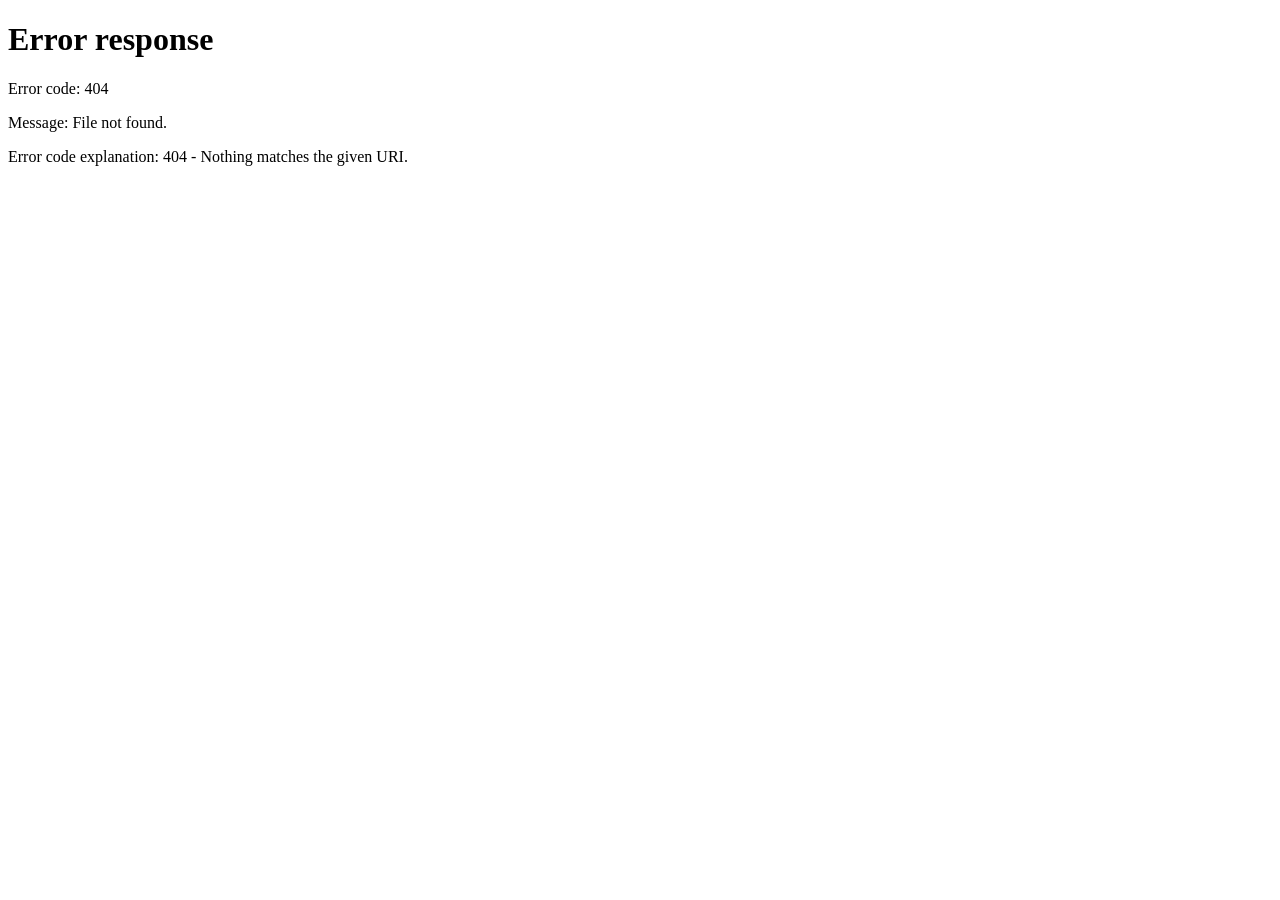
==== frontend/attendance.html @ 4ed45488 "Final Commit" ====
<!DOCTYPE html>
<html lang="en">
<head>
    <meta charset="UTF-8">
    <meta name="viewport" content="width=device-width, initial-scale=1.0">
    <title>Attendance — TIC Club System</title>
    <link rel="stylesheet" href="https://cdnjs.cloudflare.com/ajax/libs/font-awesome/6.5.0/css/all.min.css">
    <link rel="stylesheet" href="./assets/css/main.css">
    <link rel="stylesheet" href="./assets/css/dashboard.css">
</head>
<body>
<div class="app">
    <aside class="sidebar">
        <div class="sidebar-brand"><div class="brand-logo"><div class="brand-icon"><i class="fa-solid fa-database"></i></div><div><div class="brand-name">TIC CLUB</div><div class="brand-sub">DATA MANAGEMENT SYSTEM</div></div></div></div>
        <nav>
            <div class="nav-section">
                <div class="nav-label">Core</div>
                <a href="dashboard.html" class="nav-item"><i class="fa-solid fa-gauge-high"></i> Dashboard</a>
                <a href="students.html"  class="nav-item"><i class="fa-solid fa-user-graduate"></i> Students</a>
                <a href="teams.html"     class="nav-item"><i class="fa-solid fa-users"></i> Teams</a>
                <a href="events.html"    class="nav-item"><i class="fa-solid fa-calendar-days"></i> Events</a>
                <a href="attendance.html"class="nav-item active"><i class="fa-solid fa-clipboard-check"></i> Attendance</a>
            </div>
            <div class="nav-section"><div class="nav-label">Analytics</div><a href="reports.html" class="nav-item"><i class="fa-solid fa-chart-bar"></i> Reports</a></div>
        </nav>
        <div class="sidebar-footer"><div class="user-mini"><div class="user-avatar">A</div><div class="user-info"><div class="name">Admin</div><div class="role">ROLE_ADMIN</div></div><button class="logout-btn" id="logoutBtn"><i class="fa-solid fa-right-from-bracket"></i></button></div></div>
    </aside>

    <main class="main">
        <header class="topbar">
            <span class="page-title">ATTENDANCE MANAGEMENT</span>
            <div class="topbar-actions" style="margin-left:auto;"><div class="topbar-icon"><i class="fa-regular fa-bell"></i></div></div>
        </header>

        <div class="page-content">
            <!-- Filter Bar -->
            <div class="card" style="margin-bottom:20px;">
                <div class="section-title" style="margin-bottom:16px;">Filter by Event</div>
                <div style="display:flex;gap:12px;align-items:center;flex-wrap:wrap;">
                    <div style="flex:1;min-width:200px;">
                        <select class="input-field" id="eventFilter" onchange="loadAttendance()">
                            <option value="">Select an Event...</option>
                        </select>
                    </div>
                    <button class="btn btn-primary" onclick="openMarkModal()"><i class="fa-solid fa-plus"></i> Mark Attendance</button>
                </div>
            </div>

            <!-- Attendance Stats -->
            <div style="display:grid;grid-template-columns:repeat(3,1fr);gap:16px;margin-bottom:20px;">
                <div class="stat-card"><div class="stat-icon cyan"><i class="fa-solid fa-users"></i></div><div class="stat-info"><h3 id="totalPresent">—</h3><p>Present</p></div></div>
                <div class="stat-card"><div class="stat-icon pink"><i class="fa-solid fa-user-xmark"></i></div><div class="stat-info"><h3 id="totalAbsent">—</h3><p>Absent</p></div></div>
                <div class="stat-card"><div class="stat-icon purple"><i class="fa-solid fa-percent"></i></div><div class="stat-info"><h3 id="attendanceRate">—</h3><p>Attendance Rate</p></div></div>
            </div>

            <div class="table-card">
                <table class="data-table">
                    <thead>
                        <tr>
                            <th>#</th>
                            <th>Student Name</th>
                            <th>Roll Number</th>
                            <th>Event</th>
                            <th>Status</th>
                            <th>Marked At</th>
                            <th>Actions</th>
                        </tr>
                    </thead>
                    <tbody id="attendanceBody">
                        <tr><td colspan="7" style="text-align:center;color:var(--text3);padding:40px;">Select an event to view attendance.</td></tr>
                    </tbody>
                </table>
            </div>
        </div>
    </main>
</div>

<!-- MARK ATTENDANCE MODAL -->
<div class="modal-overlay" id="markModal">
    <div class="modal">
        <div class="modal-header">
            <span class="modal-title">MARK ATTENDANCE</span>
            <button class="modal-close" onclick="closeMarkModal()"><i class="fa-solid fa-xmark"></i></button>
        </div>
        <form id="attendanceForm" novalidate>
            <div class="form-grid">
                <div class="input-group full">
                    <label>Event</label>
                    <select class="input-field" id="markEvent" required>
                        <option value="">Select Event...</option>
                    </select>
                </div>
                <div class="input-group full">
                    <label>Student</label>
                    <select class="input-field" id="markStudent" required>
                        <option value="">Select Student...</option>
                    </select>
                </div>
                <div class="input-group full">
                    <label>Attendance Status</label>
                    <select class="input-field" id="markStatus" required>
                        <option value="PRESENT">Present</option>
                        <option value="ABSENT">Absent</option>
                        <option value="LATE">Late</option>
                    </select>
                </div>
            </div>
            <div class="form-actions">
                <button type="button" class="btn btn-outline" onclick="closeMarkModal()">Cancel</button>
                <button type="submit" class="btn btn-primary"><i class="fa-solid fa-check"></i> Submit</button>
            </div>
        </form>
    </div>
</div>

<script src="./assets/js/api.js"></script>
<script src="./assets/js/attendance.js"></script>
</body>
</html>
---- frontend/assets/css/main.css ----
/* ================================================
   GLOBAL DESIGN SYSTEM - TIC CLUB CYBERPUNK THEME
   ================================================ */

@import url('https://fonts.googleapis.com/css2?family=Orbitron:wght@400;500;600;700;900&family=Inter:wght@300;400;500;600;700&display=swap');

:root {
    /* === PREMIUM CORE COLORS === */
    --cyan: #00d2ff;
    --purple: #9d50bb;
    --pink: #ff007a;
    --bg: #0b0e14;
    --bg2: #121620;
    --bg3: #1a1f2c;
    --surface: rgba(18, 22, 32, 0.82);
    --surface2: rgba(26, 31, 44, 0.65);
    --border: rgba(0, 210, 255, 0.12);
    --border2: rgba(0, 210, 255, 0.25);

    /* === TEXT === */
    --text: #f1f5f9;
    --text2: #94a3b8;
    --text3: #64748b;

    /* === GRADIENTS === */
    --grad-cyber: linear-gradient(135deg, var(--cyan), var(--purple), var(--pink));
    --grad-btn: linear-gradient(108deg, var(--cyan), var(--purple));
    --grad-bg: radial-gradient(circle at top left, #1a1c2c, var(--bg));

    /* === GLOWS === */
    --glow-cyan: 0 0 20px rgba(0, 210, 255, 0.25);
    --glow-purple: 0 0 20px rgba(157, 80, 187, 0.25);
    --glow-panel: 0 10px 40px rgba(0, 0, 0, 0.4);

    /* === FONTS === */
    --font-head: 'Outfit', 'Orbitron', sans-serif;
    --font-body: 'Inter', sans-serif;

    /* === EFFECTS === */
    --transition: all 0.3s cubic-bezier(0.16, 1, 0.3, 1);
    --blur: blur(16px);
    --radius: 6px;
    --radius-lg: 12px;
}

/* === RESET === */
*,
*::before,
*::after {
    margin: 0;
    padding: 0;
    box-sizing: border-box;
}

html {
    scroll-behavior: smooth;
}

body {
    font-family: var(--font-body);
    background: var(--bg);
    color: var(--text);
    min-height: 100vh;
    overflow-x: hidden;
    /* Subtle grid overlay */
    background-image:
        linear-gradient(rgba(0, 243, 255, 0.02) 1px, transparent 1px),
        linear-gradient(90deg, rgba(0, 243, 255, 0.02) 1px, transparent 1px);
    background-size: 40px 40px;
}

/* === GLASS PANEL === */
.glass {
    background: var(--surface);
    backdrop-filter: var(--blur);
    -webkit-backdrop-filter: var(--blur);
    border: 1px solid var(--border);
    box-shadow: var(--glow-panel);
    transition: var(--transition);
}

.glass:hover {
    border-color: var(--border2);
    transform: translateY(-2px);
}

/* === TYPOGRAPHY === */
h1,
h2,
h3,
h4 {
    font-family: var(--font-head);
    letter-spacing: 0.5px;
    font-weight: 600;
}

a {
    text-decoration: none;
    color: var(--cyan);
    transition: var(--transition);
}

a:hover {
    color: #fff;
    text-shadow: 0 0 10px rgba(0, 210, 255, 0.4);
}

/* === CYBER GRADIENT TEXT === */
.grad-text {
    background: var(--grad-cyber);
    -webkit-background-clip: text;
    -webkit-text-fill-color: transparent;
    background-clip: text;
}

/* === BUTTONS === */
.btn {
    font-family: var(--font-head);
    font-size: 13px;
    font-weight: 600;
    letter-spacing: 1.5px;
    text-transform: uppercase;
    padding: 12px 28px;
    border: none;
    border-radius: var(--radius);
    cursor: pointer;
    display: inline-flex;
    align-items: center;
    gap: 8px;
    transition: var(--transition);
}

.btn-primary {
    background: var(--grad-btn);
    color: #fff;
    box-shadow: 0 4px 15px rgba(0, 243, 255, 0.2);
}

.btn-primary:hover {
    transform: translateY(-2px) scale(1.02);
    box-shadow: 0 8px 25px rgba(0, 243, 255, 0.5);
}

.btn-outline {
    background: transparent;
    color: var(--cyan);
    border: 1px solid var(--border2);
}

.btn-outline:hover {
    background: rgba(0, 243, 255, 0.08);
    box-shadow: var(--glow-cyan);
}

.btn-danger {
    background: rgba(255, 0, 85, 0.15);
    color: var(--pink);
    border: 1px solid rgba(255, 0, 85, 0.3);
}

.btn-danger:hover {
    background: rgba(255, 0, 85, 0.25);
    box-shadow: var(--glow-pink);
}

/* === INPUTS === */
.input-field {
    width: 100%;
    background: rgba(2, 3, 6, 0.8);
    border: 1px solid var(--border);
    border-radius: var(--radius);
    padding: 14px 16px;
    color: var(--text);
    font-family: var(--font-body);
    font-size: 14px;
    outline: none;
    transition: var(--transition);
}

.input-field::placeholder {
    color: var(--text3);
}

.input-field:focus {
    border-color: var(--cyan);
    box-shadow: 0 0 12px rgba(0, 243, 255, 0.2);
}

.input-group {
    position: relative;
    display: flex;
    flex-direction: column;
    gap: 6px;
}

.input-group label {
    font-size: 11px;
    font-family: var(--font-head);
    letter-spacing: 1px;
    text-transform: uppercase;
    color: var(--text2);
}

.input-icon-wrap {
    position: relative;
}

.input-icon-wrap i {
    position: absolute;
    left: 14px;
    top: 50%;
    transform: translateY(-50%);
    color: var(--text3);
    font-size: 14px;
    pointer-events: none;
    transition: var(--transition);
}

.input-icon-wrap .input-field {
    padding-left: 42px;
}

.input-icon-wrap .input-field:focus~i,
.input-icon-wrap:focus-within i {
    color: var(--cyan);
}

/* === TABLES === */
.data-table {
    width: 100%;
    border-collapse: collapse;
    font-size: 14px;
}

.data-table th {
    font-family: var(--font-head);
    font-size: 10px;
    letter-spacing: 2px;
    text-transform: uppercase;
    color: var(--text2);
    padding: 14px 16px;
    text-align: left;
    border-bottom: 1px solid var(--border);
}

.data-table td {
    padding: 14px 16px;
    border-bottom: 1px solid rgba(0, 243, 255, 0.05);
    color: var(--text);
    transition: var(--transition);
}

.data-table tr:hover td {
    background: rgba(0, 243, 255, 0.03);
}

/* === BADGES === */
.badge {
    display: inline-block;
    padding: 3px 10px;
    border-radius: 100px;
    font-size: 11px;
    font-weight: 600;
    letter-spacing: 0.5px;
}

.badge-cyan {
    background: rgba(0, 243, 255, 0.12);
    color: var(--cyan);
    border: 1px solid rgba(0, 243, 255, 0.3);
}

.badge-purple {
    background: rgba(188, 19, 254, 0.12);
    color: var(--purple);
    border: 1px solid rgba(188, 19, 254, 0.3);
}

.badge-pink {
    background: rgba(255, 0, 85, 0.12);
    color: var(--pink);
    border: 1px solid rgba(255, 0, 85, 0.3);
}

.badge-green {
    background: rgba(0, 255, 136, 0.12);
    color: #00ff88;
    border: 1px solid rgba(0, 255, 136, 0.3);
}

/* === CARDS === */
.card {
    background: var(--surface);
    border: 1px solid var(--border);
    border-radius: var(--radius-lg);
    padding: 24px;
    transition: var(--transition);
}

.card:hover {
    border-color: var(--border2);
    box-shadow: var(--glow-panel);
}

/* === STAT CARDS === */
.stat-card {
    background: var(--surface2);
    border: 1px solid var(--border);
    border-radius: var(--radius-lg);
    padding: 20px;
    display: flex;
    align-items: center;
    gap: 16px;
    transition: var(--transition);
    position: relative;
    overflow: hidden;
}

.stat-card::before {
    content: '';
    position: absolute;
    top: 0;
    left: 0;
    right: 0;
    height: 2px;
    background: var(--grad-cyber);
}

.stat-card:hover {
    transform: translateY(-2px);
    box-shadow: var(--glow-cyan);
    border-color: var(--border2);
}

.stat-icon {
    width: 48px;
    height: 48px;
    border-radius: var(--radius);
    display: flex;
    align-items: center;
    justify-content: center;
    font-size: 20px;
}

.stat-icon.cyan {
    background: rgba(0, 243, 255, 0.1);
    color: var(--cyan);
    box-shadow: 0 0 12px rgba(0, 243, 255, 0.2);
}

.stat-icon.purple {
    background: rgba(188, 19, 254, 0.1);
    color: var(--purple);
    box-shadow: 0 0 12px rgba(188, 19, 254, 0.2);
}

.stat-icon.pink {
    background: rgba(255, 0, 85, 0.1);
    color: var(--pink);
    box-shadow: 0 0 12px rgba(255, 0, 85, 0.2);
}

.stat-icon.green {
    background: rgba(0, 255, 136, 0.1);
    color: #00ff88;
    box-shadow: 0 0 12px rgba(0, 255, 136, 0.2);
}

.stat-info h3 {
    font-size: 28px;
    font-family: var(--font-head);
    font-weight: 700;
}

.stat-info p {
    font-size: 12px;
    color: var(--text2);
    text-transform: uppercase;
    letter-spacing: 1px;
    margin-top: 2px;
}

/* === SECTION HEADER === */
.section-header {
    display: flex;
    align-items: center;
    justify-content: space-between;
    margin-bottom: 24px;
}

.section-title {
    font-family: var(--font-head);
    font-size: 14px;
    letter-spacing: 2px;
    text-transform: uppercase;
    color: var(--text2);
    display: flex;
    align-items: center;
    gap: 10px;
}

.section-title::before {
    content: '';
    display: block;
    width: 3px;
    height: 16px;
    background: var(--grad-btn);
    border-radius: 2px;
}

/* === MODAL === */
.modal-overlay {
    display: none;
    position: fixed;
    inset: 0;
    background: rgba(2, 3, 6, 0.85);
    backdrop-filter: blur(4px);
    z-index: 1000;
    align-items: center;
    justify-content: center;
    padding: 20px;
}

.modal-overlay.active {
    display: flex;
}

.modal {
    background: var(--bg2);
    border: 1px solid var(--border2);
    border-radius: var(--radius-lg);
    padding: 32px;
    width: 100%;
    max-width: 480px;
    box-shadow: var(--glow-cyan);
    animation: slideUp 0.3s ease;
}

.modal-header {
    display: flex;
    align-items: center;
    justify-content: space-between;
    margin-bottom: 24px;
}

.modal-title {
    font-family: var(--font-head);
    font-size: 14px;
    letter-spacing: 2px;
    text-transform: uppercase;
    color: var(--cyan);
}

.modal-close {
    background: none;
    border: none;
    color: var(--text2);
    cursor: pointer;
    font-size: 18px;
    transition: var(--transition);
}

.modal-close:hover {
    color: var(--pink);
}

/* === FORM GRID === */
.form-grid {
    display: grid;
    grid-template-columns: 1fr 1fr;
    gap: 16px;
}

.form-grid .full {
    grid-column: 1 / -1;
}

.form-actions {
    display: flex;
    gap: 12px;
    justify-content: flex-end;
    margin-top: 24px;
}

/* === TOAST NOTIFICATION === */
.toast {
    position: fixed;
    bottom: 24px;
    right: 24px;
    padding: 14px 20px;
    border-radius: var(--radius);
    font-size: 13px;
    display: flex;
    align-items: center;
    gap: 10px;
    z-index: 9999;
    animation: slideUp 0.3s ease;
    min-width: 260px;
}

.toast.success {
    background: rgba(0, 255, 136, 0.1);
    border: 1px solid rgba(0, 255, 136, 0.3);
    color: #00ff88;
}

.toast.error {
    background: rgba(255, 0, 85, 0.1);
    border: 1px solid rgba(255, 0, 85, 0.3);
    color: var(--pink);
}

.toast.info {
    background: rgba(0, 243, 255, 0.1);
    border: 1px solid var(--border2);
    color: var(--cyan);
}

/* === SCROLLBAR === */
::-webkit-scrollbar {
    width: 6px;
}

::-webkit-scrollbar-track {
    background: var(--bg);
}

::-webkit-scrollbar-thumb {
    background: var(--border2);
    border-radius: 3px;
}

::-webkit-scrollbar-thumb:hover {
    background: var(--cyan);
}

/* === LOADER SPINNER === */
.spinner {
    width: 18px;
    height: 18px;
    border: 2px solid rgba(255, 255, 255, 0.2);
    border-top-color: white;
    border-radius: 50%;
    animation: spin 0.8s linear infinite;
    display: none;
}

.spinner.active {
    display: block;
}

/* === KEYFRAMES === */
@keyframes slideUp {
    from {
        opacity: 0;
        transform: translateY(20px);
    }

    to {
        opacity: 1;
        transform: translateY(0);
    }
}

@keyframes fadeIn {
    from {
        opacity: 0;
    }

    to {
        opacity: 1;
    }
}

@keyframes spin {
    to {
        transform: rotate(360deg);
    }
}

@keyframes pulse {

    0%,
    100% {
        box-shadow: 0 0 0 0 rgba(0, 243, 255, 0.4);
    }

    50% {
        box-shadow: 0 0 0 10px rgba(0, 243, 255, 0);
    }
}

@keyframes glow-flicker {

    0%,
    100% {
        opacity: 1;
    }

    50% {
        opacity: 0.7;
    }
}

@keyframes float {

    0%,
    100% {
        transform: translateY(0);
    }

    50% {
        transform: translateY(-16px);
    }
}

/* === UTILITY === */
.text-cyan {
    color: var(--cyan);
}

.text-purple {
    color: var(--purple);
}

.text-pink {
    color: var(--pink);
}

.text-muted {
    color: var(--text2);
}

.mt-4 {
    margin-top: 16px;
}

.mt-6 {
    margin-top: 24px;
}

.flex {
    display: flex;
}

.items-center {
    align-items: center;
}

.gap-2 {
    gap: 8px;
}

.gap-3 {
    gap: 12px;
}
---- frontend/assets/css/dashboard.css ----
/* ========================
   DASHBOARD + APP LAYOUT
   ======================== */

/* === APP SHELL === */
.app {
    display: flex;
    min-height: 100vh;
}

/* === SIDEBAR === */
.sidebar {
    width: 250px;
    min-width: 250px;
    background: var(--bg);
    border-right: 1px solid var(--border);
    display: flex;
    flex-direction: column;
    position: fixed;
    top: 0;
    left: 0;
    bottom: 0;
    z-index: 100;
    transition: var(--transition);
}

.sidebar-brand {
    padding: 24px 20px;
    border-bottom: 1px solid var(--border);
}

.brand-logo {
    display: flex;
    align-items: center;
    gap: 12px;
}

.brand-icon {
    width: 36px;
    height: 36px;
    background: linear-gradient(135deg, var(--cyan), var(--purple));
    border-radius: var(--radius);
    display: flex;
    align-items: center;
    justify-content: center;
    font-size: 16px;
    color: #fff;
    box-shadow: var(--glow-cyan);
}

.brand-name {
    font-family: var(--font-head);
    font-size: 14px;
    font-weight: 700;
    letter-spacing: 2px;
    background: linear-gradient(to right, #fff, var(--cyan));
    -webkit-background-clip: text;
    -webkit-text-fill-color: transparent;
    background-clip: text;
}

.brand-sub {
    font-size: 10px;
    color: var(--text3);
    letter-spacing: 1px;
}

.nav-section {
    padding: 20px 12px 8px;
}

.nav-label {
    font-size: 9px;
    font-family: var(--font-head);
    letter-spacing: 2px;
    text-transform: uppercase;
    color: var(--text3);
    padding: 0 8px;
    margin-bottom: 6px;
}

.nav-item {
    display: flex;
    align-items: center;
    gap: 12px;
    padding: 11px 12px;
    border-radius: var(--radius);
    color: var(--text2);
    font-size: 13px;
    font-weight: 500;
    text-decoration: none;
    transition: var(--transition);
    position: relative;
    cursor: pointer;
    border: 1px solid transparent;
}

.nav-item i {
    width: 18px;
    text-align: center;
    font-size: 14px;
}

.nav-item:hover {
    color: var(--cyan);
    background: rgba(0, 243, 255, 0.06);
    border-color: rgba(0, 243, 255, 0.1);
}

.nav-item.active {
    color: var(--cyan);
    background: rgba(0, 243, 255, 0.08);
    border-color: var(--border);
}

.nav-item.active::before {
    content: '';
    position: absolute;
    left: 0;
    top: 0;
    bottom: 0;
    width: 3px;
    background: var(--grad-btn);
    border-radius: 2px;
}

.sidebar-footer {
    margin-top: auto;
    padding: 16px 12px;
    border-top: 1px solid var(--border);
}

.user-mini {
    display: flex;
    align-items: center;
    gap: 10px;
    padding: 10px 12px;
    border-radius: var(--radius);
    border: 1px solid var(--border);
    cursor: pointer;
    transition: var(--transition);
}

.user-mini:hover {
    border-color: var(--border2);
}

.user-avatar {
    width: 32px;
    height: 32px;
    background: var(--grad-btn);
    border-radius: 50%;
    display: flex;
    align-items: center;
    justify-content: center;
    font-size: 12px;
    font-weight: 700;
    flex-shrink: 0;
}

.user-info .name {
    font-size: 12px;
    font-weight: 600;
    color: var(--text);
}

.user-info .role {
    font-size: 10px;
    color: var(--text3);
    letter-spacing: 0.5px;
}

.logout-btn {
    margin-left: auto;
    background: none;
    border: none;
    color: var(--text3);
    cursor: pointer;
    font-size: 14px;
    transition: var(--transition);
}

.logout-btn:hover {
    color: var(--pink);
}

/* === MAIN CONTENT === */
.main {
    margin-left: 240px;
    flex: 1;
    display: flex;
    flex-direction: column;
    min-height: 100vh;
}

/* === TOPBAR === */
.topbar {
    height: 64px;
    background: rgba(6, 13, 26, 0.95);
    border-bottom: 1px solid var(--border);
    display: flex;
    align-items: center;
    padding: 0 28px;
    gap: 16px;
    position: sticky;
    top: 0;
    z-index: 50;
    backdrop-filter: var(--blur);
}

.page-title {
    font-family: var(--font-head);
    font-size: 14px;
    letter-spacing: 2px;
    text-transform: uppercase;
    color: var(--text2);
}

.topbar-search {
    flex: 1;
    max-width: 320px;
    margin-left: 24px;
    position: relative;
}

.topbar-search i {
    position: absolute;
    left: 12px;
    top: 50%;
    transform: translateY(-50%);
    color: var(--text3);
    font-size: 13px;
}

.topbar-search input {
    width: 100%;
    background: rgba(2, 3, 6, 0.6);
    border: 1px solid var(--border);
    border-radius: 100px;
    padding: 8px 14px 8px 36px;
    color: var(--text);
    font-size: 13px;
    outline: none;
    transition: var(--transition);
}

.topbar-search input:focus {
    border-color: var(--border2);
    box-shadow: 0 0 10px rgba(0, 243, 255, 0.15);
}

.topbar-search input::placeholder {
    color: var(--text3);
}

.topbar-actions {
    margin-left: auto;
    display: flex;
    align-items: center;
    gap: 12px;
}

.topbar-icon {
    width: 36px;
    height: 36px;
    background: var(--surface);
    border: 1px solid var(--border);
    border-radius: var(--radius);
    display: flex;
    align-items: center;
    justify-content: center;
    color: var(--text2);
    font-size: 14px;
    cursor: pointer;
    transition: var(--transition);
}

.topbar-icon:hover {
    color: var(--cyan);
    border-color: var(--border2);
}

/* === PAGE CONTENT === */
.page-content {
    padding: 28px;
    flex: 1;
}

/* === DASHBOARD GRID === */
.stats-grid {
    display: grid;
    grid-template-columns: repeat(4, 1fr);
    gap: 16px;
    margin-bottom: 28px;
}

.content-grid {
    display: grid;
    grid-template-columns: 2fr 1fr;
    gap: 20px;
    margin-bottom: 28px;
}

@media (max-width: 1200px) {
    .stats-grid {
        grid-template-columns: repeat(2, 1fr);
    }

    .content-grid {
        grid-template-columns: 1fr;
    }
}

/* === CHART AREA === */
.chart-container {
    position: relative;
    height: 240px;
}

/* === RECENT EVENTS LIST IN SIDEBAR CARD === */
.event-list {
    display: flex;
    flex-direction: column;
    gap: 12px;
}

.event-item {
    display: flex;
    align-items: center;
    gap: 12px;
    padding: 12px;
    border-radius: var(--radius);
    border: 1px solid var(--border);
    transition: var(--transition);
}

.event-item:hover {
    border-color: var(--border2);
}

.event-dot {
    width: 8px;
    height: 8px;
    border-radius: 50%;
    flex-shrink: 0;
}

.event-dot.cyan {
    background: var(--cyan);
    box-shadow: 0 0 6px var(--cyan);
}

.event-dot.purple {
    background: var(--purple);
    box-shadow: 0 0 6px var(--purple);
}

.event-dot.pink {
    background: var(--pink);
    box-shadow: 0 0 6px var(--pink);
}

.event-name {
    font-size: 13px;
    font-weight: 500;
}

.event-date {
    font-size: 11px;
    color: var(--text3);
    margin-top: 2px;
}

/* === TABLE PAGE LAYOUT === */
.table-card {
    background: var(--surface);
    border: 1px solid var(--border);
    border-radius: var(--radius-lg);
    overflow: hidden;
}

.table-toolbar {
    display: flex;
    align-items: center;
    gap: 12px;
    padding: 16px 20px;
    border-bottom: 1px solid var(--border);
}

/* === ATTENDANCE STATUS === */
.status-present {
    color: #00ff88;
}

.status-absent {
    color: var(--pink);
}

.status-late {
    color: #ffaa00;
}

/* === REPORTS GRID === */
.reports-grid {
    display: grid;
    grid-template-columns: repeat(2, 1fr);
    gap: 20px;
}

@media (max-width: 900px) {
    .reports-grid {
        grid-template-columns: 1fr;
    }
}

/* === Empty State === */
.empty-state {
    text-align: center;
    padding: 60px 20px;
    color: var(--text2);
}

.empty-state i {
    font-size: 48px;
    color: var(--border2);
    margin-bottom: 16px;
    display: block;
}

.empty-state h3 {
    font-family: var(--font-head);
    font-size: 14px;
    letter-spacing: 2px;
    margin-bottom: 8px;
}

.empty-state p {
    font-size: 13px;
    color: var(--text3);
}
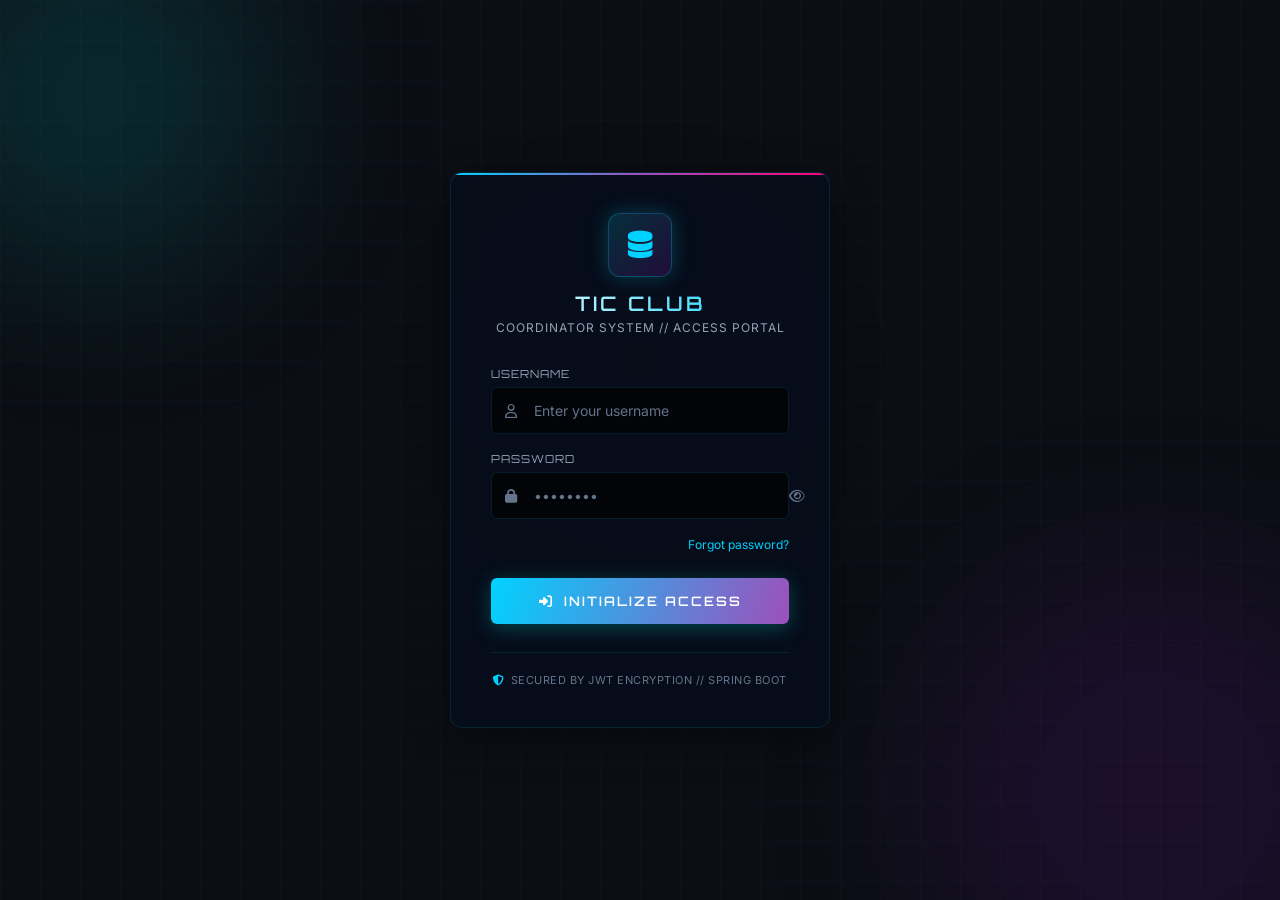
==== commit 037bf1fe: "Minor Changes." ====
--- a/frontend/attendance.html
+++ b/frontend/attendance.html
@@ -59,7 +59,7 @@
                         <tr>
                             <th>#</th>
                             <th>Student Name</th>
-                            <th>Roll Number</th>
+                            <th>Club Dept</th>
                             <th>Event</th>
                             <th>Status</th>
                             <th>Marked At</th>
